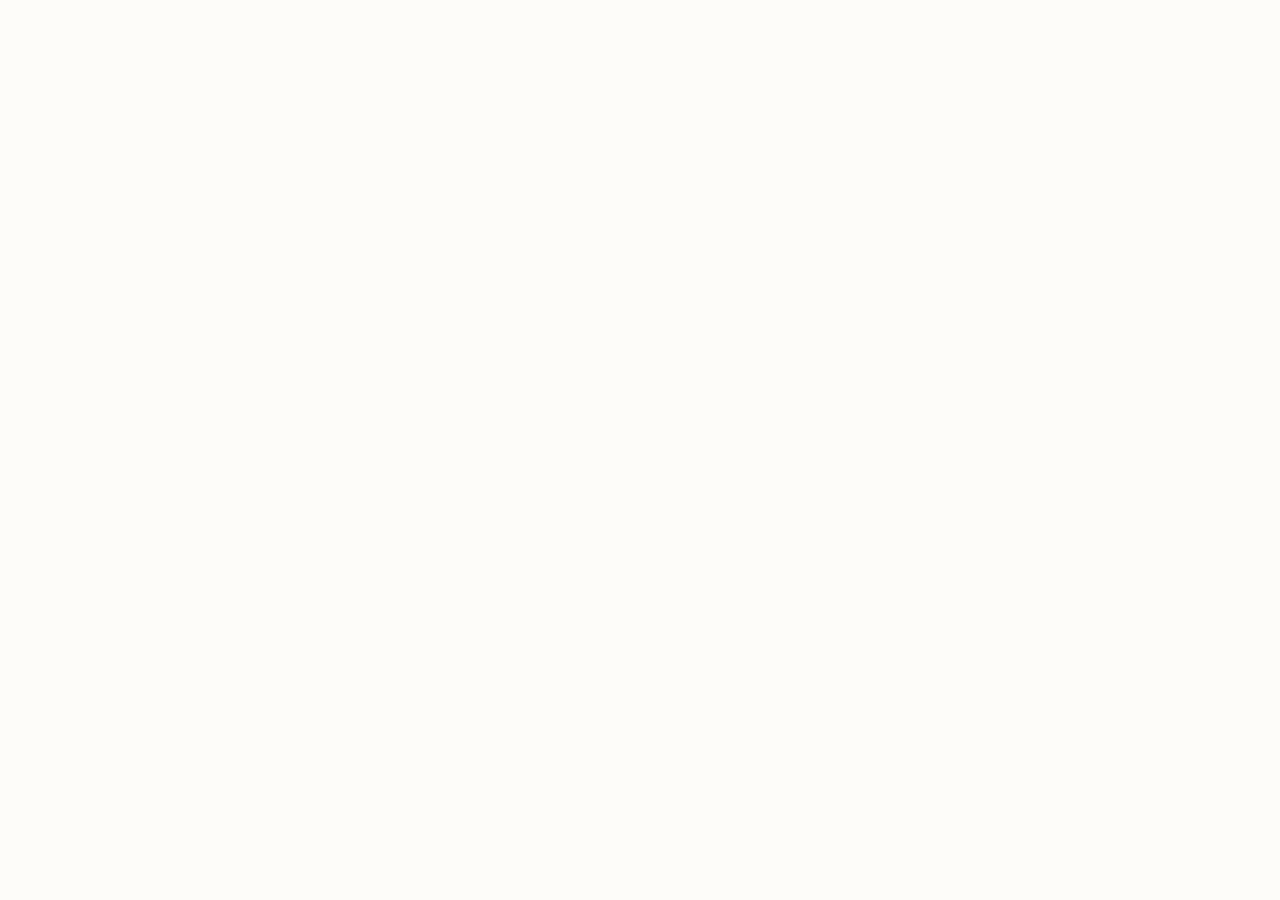
==== index.html @ 0b06efde "Create index.html" ====
<!DOCTYPE html>
<html lang="fr">
<head>
<meta charset="UTF-8">
<meta name="viewport" content="width=device-width, initial-scale=1.0">
<title>GEFFRIER — Hôtel de Collection</title>
<link rel="preconnect" href="https://fonts.googleapis.com">
<link href="https://fonts.googleapis.com/css2?family=Cormorant+Garamond:ital,wght@0,300;0,400;1,300;1,400&family=Outfit:wght@300;400;500&display=swap" rel="stylesheet">
<style>
  *, *::before, *::after { box-sizing: border-box; margin: 0; padding: 0; }

  :root {
    --ink:    #0e0e0c;
    --sand:   #f0ebe2;
    --gold:   #b89a6a;
    --mist:   #8c8880;
    --white:  #fdfcf9;
    --card-h: 520px;
  }

  html { scroll-behavior: smooth; }

  body {
    font-family: 'Outfit', sans-serif;
    background: var(--white);
    color: var(--ink);
    font-weight: 300;
    overflow-x: hidden;
  }

  /* ── NAV ───────────────────────────────────────────── */
  nav {
    position: fixed; top: 0; left: 0; right: 0; z-index: 100;
    display: flex; align-items: center; justify-content: space-between;
    padding: 28px 56px;
    mix-blend-mode: normal;
    transition: background .4s, padding .4s;
  }
  nav.scrolled {
    background: rgba(253,252,249,.92);
    backdrop-filter: blur(12px);
    padding: 18px 56px;
    box-shadow: 0 1px 0 rgba(0,0,0,.06);
  }
  .nav-logo {
    font-family: 'Cormorant Garamond', serif;
    font-size: 1.3rem;
    letter-spacing: .35em;
    text-transform: uppercase;
    color: var(--white);
    text-decoration: none;
    transition: color .3s;
  }
  nav.scrolled .nav-logo { color: var(--ink); }
  .nav-links { display: flex; gap: 40px; list-style: none; }
  .nav-links a {
    font-size: .72rem;
    letter-spacing: .18em;
    text-transform: uppercase;
    color: rgba(255,255,255,.8);
    text-decoration: none;
    transition: color .3s;
  }
  nav.scrolled .nav-links a { color: var(--mist); }
  .nav-links a:hover { color: var(--gold); }

  /* ── HERO ──────────────────────────────────────────── */
  .hero {
    height: 100vh;
    position: relative;
    display: flex; align-items: flex-end;
    padding: 0 56px 80px;
    overflow: hidden;
  }
  .hero-bg {
    position: absolute; inset: 0;
    background: linear-gradient(
      160deg,
      #1a2a1e 0%,
      #2d3b2a 25%,
      #3a4a44 55%,
      #4a5a6a 80%,
      #2e3a48 100%
    );
  }
  /* Layered landscape silhouette */
  .hero-bg::before {
    content: '';
    position: absolute; inset: 0;
    background:
      radial-gradient(ellipse 80% 50% at 60% 70%, rgba(74,90,106,.5) 0%, transparent 70%),
      radial-gradient(ellipse 40% 60% at 20% 80%, rgba(26,42,30,.8) 0%, transparent 60%);
  }
  .hero-bg::after {
    content: '';
    position: absolute; bottom: 0; left: 0; right: 0; height: 50%;
    background: linear-gradient(to top, rgba(14,14,12,.55), transparent);
  }
  .hero-eyebrow {
    font-size: .65rem;
    letter-spacing: .3em;
    text-transform: uppercase;
    color: var(--gold);
    margin-bottom: 18px;
  }
  .hero-content { position: relative; z-index: 2; max-width: 680px; }
  .hero-title {
    font-family: 'Cormorant Garamond', serif;
    font-size: clamp(3rem, 7vw, 5.5rem);
    font-weight: 300;
    line-height: 1.05;
    color: var(--white);
    margin-bottom: 28px;
  }
  .hero-title em { font-style: italic; color: rgba(255,255,255,.7); }
  .hero-sub {
    font-size: .85rem;
    letter-spacing: .08em;
    color: rgba(255,255,255,.6);
    line-height: 1.8;
    max-width: 420px;
    margin-bottom: 44px;
  }
  .btn-primary {
    display: inline-block;
    padding: 14px 40px;
    border: 1px solid var(--gold);
    color: var(--gold);
    font-size: .7rem;
    letter-spacing: .2em;
    text-transform: uppercase;
    text-decoration: none;
    transition: background .25s, color .25s;
  }
  .btn-primary:hover { background: var(--gold); color: var(--ink); }
  .scroll-hint {
    position: absolute; bottom: 40px; right: 56px; z-index: 2;
    display: flex; flex-direction: column; align-items: center; gap: 10px;
    font-size: .6rem; letter-spacing: .2em; text-transform: uppercase;
    color: rgba(255,255,255,.4);
  }
  .scroll-hint-line {
    width: 1px; height: 48px;
    background: linear-gradient(to bottom, var(--gold), transparent);
    animation: scrollLine 2s ease-in-out infinite;
  }
  @keyframes scrollLine { 0%,100%{transform:scaleY(1);opacity:1} 50%{transform:scaleY(.4);opacity:.4} }

  /* ── SECTION INTRO ──────────────────────────────────── */
  .intro {
    padding: 120px 56px;
    display: grid; grid-template-columns: 1fr 1fr; gap: 80px;
    align-items: center;
    border-bottom: 1px solid rgba(0,0,0,.07);
  }
  .intro-label {
    font-size: .62rem; letter-spacing: .3em; text-transform: uppercase;
    color: var(--gold); margin-bottom: 20px;
  }
  .intro-title {
    font-family: 'Cormorant Garamond', serif;
    font-size: clamp(2rem, 4vw, 3.2rem);
    font-weight: 300; line-height: 1.15;
    margin-bottom: 28px;
  }
  .intro-title em { font-style: italic; }
  .intro-body {
    font-size: .9rem; line-height: 1.9; color: #555; max-width: 440px;
  }
  .intro-stat {
    text-align: right;
  }
  .stat-num {
    font-family: 'Cormorant Garamond', serif;
    font-size: 7rem; font-weight: 300; line-height: 1;
    color: var(--sand);
    display: block;
  }
  .stat-label {
    font-size: .65rem; letter-spacing: .22em; text-transform: uppercase;
    color: var(--mist);
  }

  /* ── DESTINATIONS ───────────────────────────────────── */
  .destinations { padding: 100px 56px; }
  .section-header {
    display: flex; align-items: baseline; justify-content: space-between;
    margin-bottom: 60px; border-bottom: 1px solid rgba(0,0,0,.08); padding-bottom: 28px;
  }
  .section-label {
    font-size: .62rem; letter-spacing: .3em; text-transform: uppercase; color: var(--gold);
  }
  .section-title {
    font-family: 'Cormorant Garamond', serif;
    font-size: clamp(1.6rem, 3vw, 2.4rem);
    font-weight: 300;
  }
  .section-count { font-size: .7rem; color: var(--mist); letter-spacing: .1em; }

  .dest-grid {
    display: grid;
    grid-template-columns: repeat(4, 1fr);
    gap: 20px;
  }
  .dest-card {
    position: relative;
    height: var(--card-h);
    overflow: hidden;
    cursor: pointer;
  }
  .dest-card-bg {
    position: absolute; inset: 0;
    transition: transform .7s cubic-bezier(.25,.46,.45,.94);
  }
  .dest-card:hover .dest-card-bg { transform: scale(1.06); }
  /* Albania */
  .bg-albania {
    background: linear-gradient(160deg, #4a6b5a 0%, #6b8c6a 30%, #8aab7a 60%, #a0b890 80%, #c4c49a 100%);
  }
  .bg-albania::after {
    content: '';
    position: absolute; inset: 0;
    background: 
      radial-gradient(ellipse 60% 40% at 50% 30%, rgba(184,154,106,.2) 0%, transparent 70%),
      linear-gradient(to bottom, transparent 40%, rgba(0,0,0,.6) 100%);
  }
  /* Oman */
  .bg-oman {
    background: linear-gradient(160deg, #c4955a 0%, #a07040 30%, #7a5830 60%, #5a4020 80%, #3a2810 100%);
  }
  .bg-oman::after {
    content: '';
< truncated lines 233-574 >

<!-- DESTINATIONS -->
<section class="destinations" id="destinations">
  <div class="section-header">
    <div>
      <p class="section-label">Premières Ouvertures</p>
      <h2 class="section-title">Nos Destinations</h2>
    </div>
    <span class="section-count">04 adresses</span>
  </div>

  <div class="dest-grid">

    <div class="dest-card">
      <div class="dest-card-bg bg-albania"></div>
      <div class="dest-card-content">
        <span class="dest-card-tag">Geffrier</span>
        <span class="dest-card-name">Albania</span>
        <p class="dest-card-desc">Riviera ionienne, falaises dorées, mer turquoise et villages méditerranéens. L'Albanie secrète, celle que l'Europe n'a pas encore sur‑éclairée.</p>
        <a href="#reservation" class="dest-card-arrow">Séjourner →</a>
      </div>
    </div>

    <div class="dest-card">
      <div class="dest-card-bg bg-oman"></div>
      <div class="dest-card-content">
        <span class="dest-card-tag">Geffrier</span>
        <span class="dest-card-name">Oman</span>
        <p class="dest-card-desc">Montagnes minérales, wadis secrets, hospitalité arabe et silence absolu. Le désert comme philosophie de vie.</p>
        <a href="#reservation" class="dest-card-arrow">Séjourner →</a>
      </div>
    </div>

    <div class="dest-card">
      <div class="dest-card-bg bg-azores"></div>
      <div class="dest-card-content">
        <span class="dest-card-tag">Geffrier</span>
        <span class="dest-card-name">Açores</span>
        <p class="dest-card-desc">Volcans, sources naturelles, océan Atlantique et luxe organique. Un archipel suspendu entre deux mondes.</p>
        <a href="#reservation" class="dest-card-arrow">Séjourner →</a>
      </div>
    </div>

    <div class="dest-card">
      <div class="dest-card-bg bg-georgia"></div>
      <div class="dest-card-content">
        <span class="dest-card-tag">Geffrier</span>
        <span class="dest-card-name">Georgia</span>
        <p class="dest-card-desc">Vignobles de Kakheti, montagnes du Caucase et artisanat ancestral. La Géorgie, berceau du vin et de l'âme slave.</p>
        <a href="#reservation" class="dest-card-arrow">Séjourner →</a>
      </div>
    </div>

  </div>
</section>

<!-- ROOMS -->
<section class="rooms" id="chambres">
  <div class="section-header">
    <div>
      <p class="section-label">Hébergements</p>
      <h2 class="section-title">Chambres & Suites</h2>
    </div>
    <span class="section-count">05 typologies</span>
  </div>

  <div class="rooms-grid">

    <div class="room-card">
      <div class="room-bg rm-albania-suite"></div>
      <div class="room-content">
        <span class="room-tag">Geffrier Albania · Grande Suite</span>
        <span class="room-name">Grande Suite Ionienne</span>
        <p class="room-detail">180 m² face à la mer d'Ionie. Piscine à débordement privée, butler personnel, linge Frette, dîner sur terrasse aux chandelles à la demande.</p>
        <div class="room-price">
          <span class="price-from">À partir de</span>
          <span class="price-num">1 800 €</span>
          <span class="price-night">/ nuit</span>
        </div>
      </div>
    </div>

    <div class="room-card">
      <div class="room-bg rm-oman-pavilion"></div>
      <div class="room-content">
        <span class="room-tag">Geffrier Oman · Pavillon Signature</span>
        <span class="room-name">Pavillon Royal des Wadis</span>
        <p class="room-detail">Villa de pierre au cœur du désert, bassin privé chauffé, hammam privatif, ciel étoilé sans horizon. Service 24h/24.</p>
        <div class="room-price">
          <span class="price-from">À partir de</span>
          <span class="price-num">2 400 €</span>
          <span class="price-night">/ nuit</span>
        </div>
      </div>
    </div>

    <div class="room-card">
      <div class="room-bg rm-albania-village"></div>
      <div class="room-content">
        <span class="room-tag">Geffrier Albania · Suite Prestige</span>
        <span class="room-name">Suite des Falaises</span>
        <p class="room-detail">Demeure historique restaurée par un architecte florentin. Terrasse panoramique, cave à vins privée, accès yacht à disposition.</p>
        <div class="room-price">
          <span class="price-from">À partir de</span>
          <span class="price-num">1 200 €</span>
          <span class="price-night">/ nuit</span>
        </div>
      </div>
    </div>

    <div class="room-card">
      <div class="room-bg rm-azores-ocean"></div>
      <div class="room-content">
        <span class="room-tag">Geffrier Açores · Suite Volcanique</span>
        <span class="room-name">Suite Atlantique Haute</span>
        <p class="room-detail">Perchée sur la caldeira, bain en plein air alimenté à l'eau thermale volcanique, vue 270° sur l'océan, chef privé sur réservation.</p>
        <div class="room-price">
          <span class="price-from">À partir de</span>
          <span class="price-num">1 500 €</span>
          <span class="price-night">/ nuit</span>
        </div>
      </div>
    </div>

    <div class="room-card">
      <div class="room-bg rm-georgia-vineyard"></div>
      <div class="room-content">
        <span class="room-tag">Geffrier Georgia · Domaine Privé</span>
        <span class="room-name">Domaine de Kakheti</span>
        <p class="room-detail">Manoir du XVIIIe siècle au cœur du vignoble géorgien. Cave grand cru privée, sommelier attitré, vue sur le Caucase au lever du soleil.</p>
        <div class="room-price">
          <span class="price-from">À partir de</span>
          <span class="price-num">1 350 €</span>
          <span class="price-night">/ nuit</span>
        </div>
      </div>
    </div>

  </div>
</section>

<!-- PHILOSOPHY -->
<section class="philosophy" id="philosophie">
  <div class="phil-visual">
    <div class="phil-block-1"></div>
    <div class="phil-block-2"></div>
    <div class="phil-block-3">
      <p class="phil-quote">"Voyager avant que la foule arrive, c'est voyager vrai."</p>
      <p class="phil-attr">— Manifeste Geffrier</p>
    </div>
  </div>
  <div class="phil-text">
    <p class="intro-label">Notre Philosophie</p>
    <h2 class="intro-title">Hôtel de <em>collection,</em><br>non de chaîne</h2>
    <p class="phil-body">Chaque maison Geffrier est une adresse unique, choisie pour ce qu'elle révèle d'un territoire avant qu'il ne devienne une destination. Nous n'ouvrons pas dans des lieux déjà connus — nous ouvrons là où quelque chose est encore sur le point d'advenir.</p>
    <ul class="phil-list">
      <li>Moins de 20 chambres par adresse</li>
      <li>Équipes 100 % locales, recrutées sur place</li>
      <li>Aucun plastique à usage unique</li>
      <li>Partenariats directs avec les producteurs</li>
      <li>Architecture intégrant le paysage existant</li>
    </ul>
  </div>
</section>

<!-- BOOKING -->
<section class="booking" id="reservation">
  <p class="booking-label">Réservation Directe</p>
  <h2 class="booking-title">Commencer votre<br><em>séjour Geffrier</em></h2>
  <p class="booking-sub">Meilleur tarif garanti en réservation directe</p>
  <div class="booking-form">
    <select>
      <option value="" disabled selected>Destination</option>
      <option>Geffrier Albania</option>
      <option>Geffrier Oman</option>
      <option>Geffrier Açores</option>
      <option>Geffrier Georgia</option>
    </select>
    <input type="date" placeholder="Arrivée">
    <input type="date" placeholder="Départ">
    <input type="number" placeholder="Voyageurs" min="1" max="6">
    <button type="button">Vérifier</button>
  </div>
</section>

<!-- FOOTER -->
<footer>
  <div>
    <div class="footer-brand">Geffrier</div>
    <p class="footer-tagline">Hôtel de collection pour voyageurs en quête de territoires encore intacts.</p>
  </div>
  <div class="footer-col">
    <p class="footer-col-title">Destinations</p>
    <ul>
      <li><a href="#">Albania</a></li>
      <li><a href="#">Oman</a></li>
      <li><a href="#">Açores</a></li>
      <li><a href="#">Georgia</a></li>
    </ul>
  </div>
  <div class="footer-col">
    <p class="footer-col-title">L'Hôtel</p>
    <ul>
      <li><a href="#">Notre histoire</a></li>
      <li><a href="#">Philosophie</a></li>
      <li><a href="#">Presse</a></li>
      <li><a href="#">Carrières</a></li>
    </ul>
  </div>
  <div class="footer-col">
    <p class="footer-col-title">Contact</p>
    <ul>
      <li><a href="#">contact@geffrier.com</a></li>
      <li><a href="#">+33 1 XX XX XX XX</a></li>
      <li><a href="#">Instagram</a></li>
      <li><a href="#">Newsletter</a></li>
    </ul>
  </div>
</footer>
<div class="footer-bottom">
  <span class="footer-copy">© 2026 Geffrier — Hôtel de Collection. Tous droits réservés.</span>
  <span class="footer-copy">Mentions légales · Politique de confidentialité</span>
</div>

<script>
  const nav = document.getElementById('nav');
  window.addEventListener('scroll', () => {
    nav.classList.toggle('scrolled', window.scrollY > 60);
  });
</script>
</body>
</html>
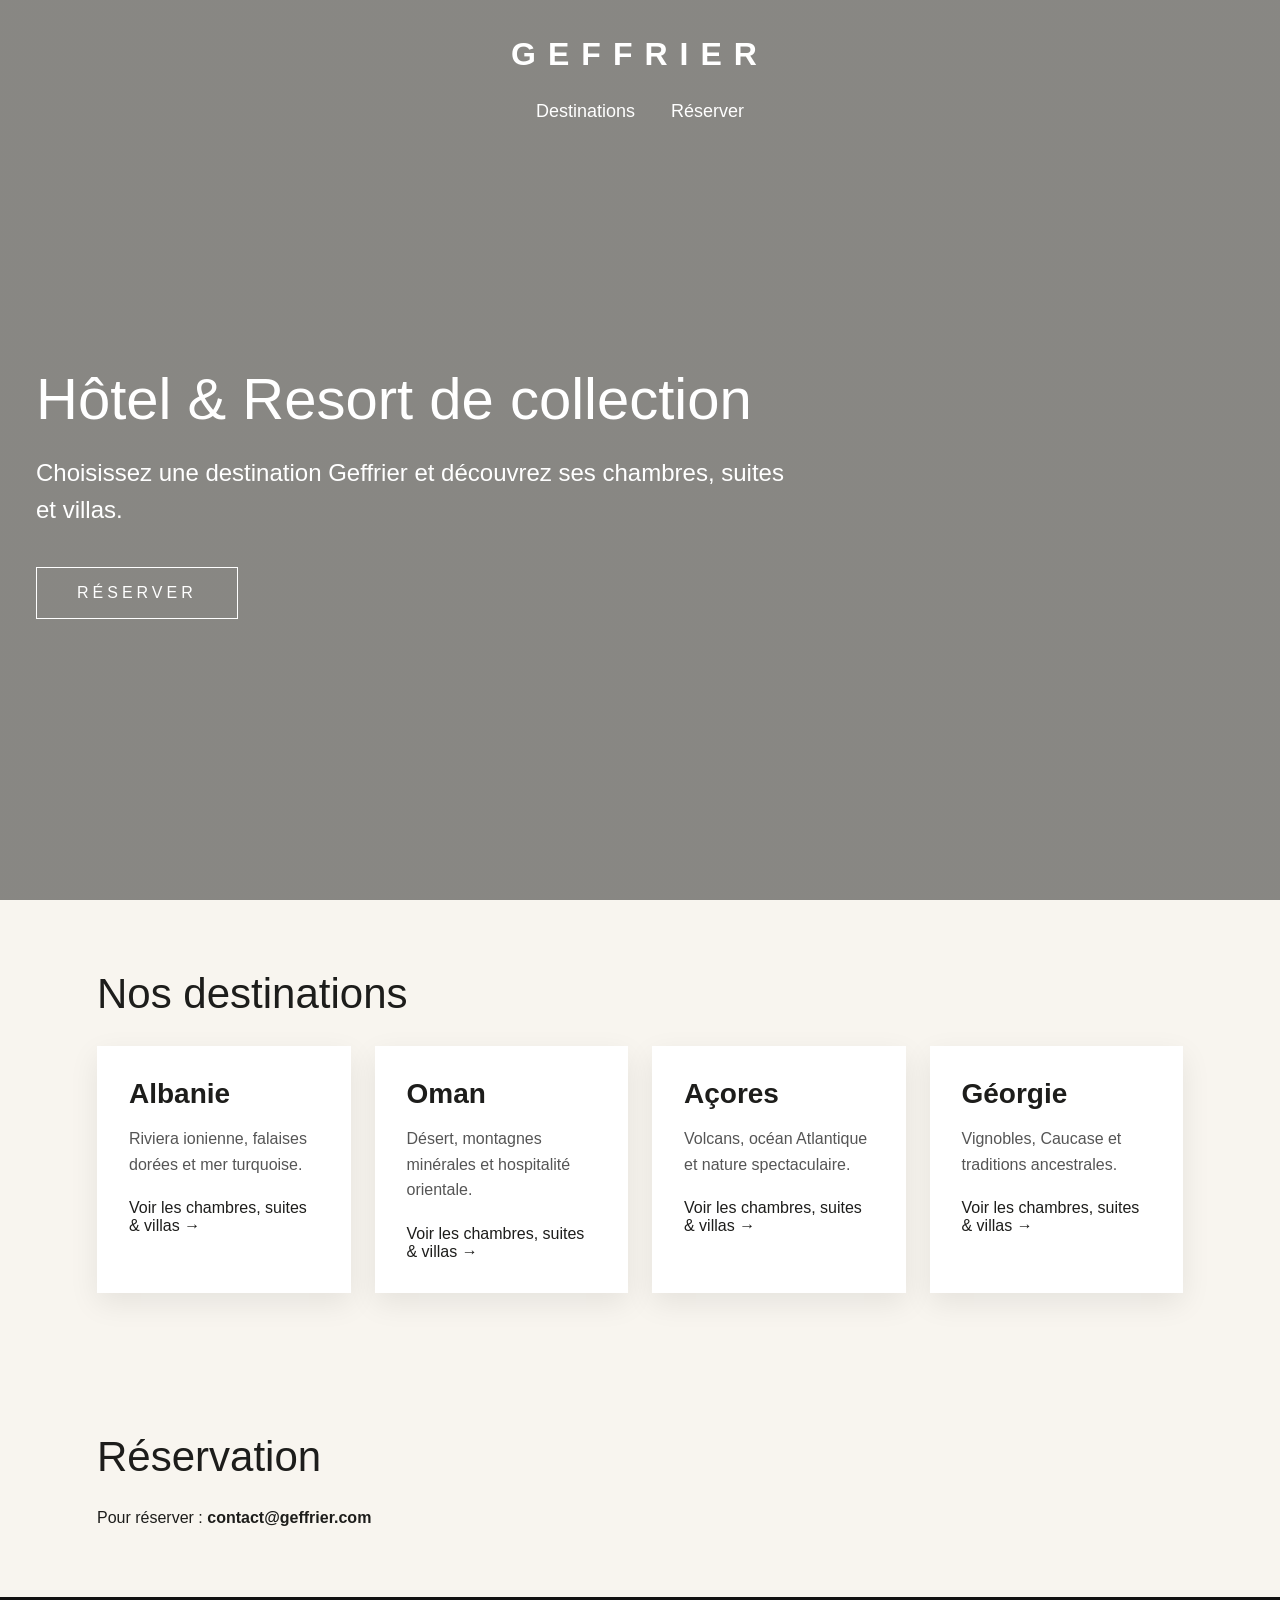
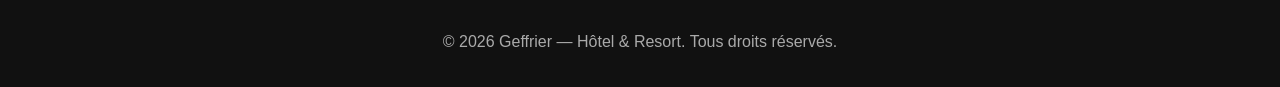
==== commit 84078541: "Add files via upload" ====
--- a/index.html
+++ b/index.html
@@ -3,463 +3,22 @@
 <head>
 <meta charset="UTF-8">
 <meta name="viewport" content="width=device-width, initial-scale=1.0">
-<title>GEFFRIER — Hôtel de Collection</title>
-<link rel="preconnect" href="https://fonts.googleapis.com">
-<link href="https://fonts.googleapis.com/css2?family=Cormorant+Garamond:ital,wght@0,300;0,400;1,300;1,400&family=Outfit:wght@300;400;500&display=swap" rel="stylesheet">
-<style>
-  *, *::before, *::after { box-sizing: border-box; margin: 0; padding: 0; }
-
-  :root {
-    --ink:    #0e0e0c;
-    --sand:   #f0ebe2;
-    --gold:   #b89a6a;
-    --mist:   #8c8880;
-    --white:  #fdfcf9;
-    --card-h: 520px;
-  }
-
-  html { scroll-behavior: smooth; }
-
-  body {
-    font-family: 'Outfit', sans-serif;
-    background: var(--white);
-    color: var(--ink);
-    font-weight: 300;
-    overflow-x: hidden;
-  }
-
-  /* ── NAV ───────────────────────────────────────────── */
-  nav {
-    position: fixed; top: 0; left: 0; right: 0; z-index: 100;
-    display: flex; align-items: center; justify-content: space-between;
-    padding: 28px 56px;
-    mix-blend-mode: normal;
-    transition: background .4s, padding .4s;
-  }
-  nav.scrolled {
-    background: rgba(253,252,249,.92);
-    backdrop-filter: blur(12px);
-    padding: 18px 56px;
-    box-shadow: 0 1px 0 rgba(0,0,0,.06);
-  }
-  .nav-logo {
-    font-family: 'Cormorant Garamond', serif;
-    font-size: 1.3rem;
-    letter-spacing: .35em;
-    text-transform: uppercase;
-    color: var(--white);
-    text-decoration: none;
-    transition: color .3s;
-  }
-  nav.scrolled .nav-logo { color: var(--ink); }
-  .nav-links { display: flex; gap: 40px; list-style: none; }
-  .nav-links a {
-    font-size: .72rem;
-    letter-spacing: .18em;
-    text-transform: uppercase;
-    color: rgba(255,255,255,.8);
-    text-decoration: none;
-    transition: color .3s;
-  }
-  nav.scrolled .nav-links a { color: var(--mist); }
-  .nav-links a:hover { color: var(--gold); }
-
-  /* ── HERO ──────────────────────────────────────────── */
-  .hero {
-    height: 100vh;
-    position: relative;
-    display: flex; align-items: flex-end;
-    padding: 0 56px 80px;
-    overflow: hidden;
-  }
-  .hero-bg {
-    position: absolute; inset: 0;
-    background: linear-gradient(
-      160deg,
-      #1a2a1e 0%,
-      #2d3b2a 25%,
-      #3a4a44 55%,
-      #4a5a6a 80%,
-      #2e3a48 100%
-    );
-  }
-  /* Layered landscape silhouette */
-  .hero-bg::before {
-    content: '';
-    position: absolute; inset: 0;
-    background:
-      radial-gradient(ellipse 80% 50% at 60% 70%, rgba(74,90,106,.5) 0%, transparent 70%),
-      radial-gradient(ellipse 40% 60% at 20% 80%, rgba(26,42,30,.8) 0%, transparent 60%);
-  }
-  .hero-bg::after {
-    content: '';
-    position: absolute; bottom: 0; left: 0; right: 0; height: 50%;
-    background: linear-gradient(to top, rgba(14,14,12,.55), transparent);
-  }
-  .hero-eyebrow {
-    font-size: .65rem;
-    letter-spacing: .3em;
-    text-transform: uppercase;
-    color: var(--gold);
-    margin-bottom: 18px;
-  }
-  .hero-content { position: relative; z-index: 2; max-width: 680px; }
-  .hero-title {
-    font-family: 'Cormorant Garamond', serif;
-    font-size: clamp(3rem, 7vw, 5.5rem);
-    font-weight: 300;
-    line-height: 1.05;
-    color: var(--white);
-    margin-bottom: 28px;
-  }
-  .hero-title em { font-style: italic; color: rgba(255,255,255,.7); }
-  .hero-sub {
-    font-size: .85rem;
-    letter-spacing: .08em;
-    color: rgba(255,255,255,.6);
-    line-height: 1.8;
-    max-width: 420px;
-    margin-bottom: 44px;
-  }
-  .btn-primary {
-    display: inline-block;
-    padding: 14px 40px;
-    border: 1px solid var(--gold);
-    color: var(--gold);
-    font-size: .7rem;
-    letter-spacing: .2em;
-    text-transform: uppercase;
-    text-decoration: none;
-    transition: background .25s, color .25s;
-  }
-  .btn-primary:hover { background: var(--gold); color: var(--ink); }
-  .scroll-hint {
-    position: absolute; bottom: 40px; right: 56px; z-index: 2;
-    display: flex; flex-direction: column; align-items: center; gap: 10px;
-    font-size: .6rem; letter-spacing: .2em; text-transform: uppercase;
-    color: rgba(255,255,255,.4);
-  }
-  .scroll-hint-line {
-    width: 1px; height: 48px;
-    background: linear-gradient(to bottom, var(--gold), transparent);
-    animation: scrollLine 2s ease-in-out infinite;
-  }
-  @keyframes scrollLine { 0%,100%{transform:scaleY(1);opacity:1} 50%{transform:scaleY(.4);opacity:.4} }
-
-  /* ── SECTION INTRO ──────────────────────────────────── */
-  .intro {
-    padding: 120px 56px;
-    display: grid; grid-template-columns: 1fr 1fr; gap: 80px;
-    align-items: center;
-    border-bottom: 1px solid rgba(0,0,0,.07);
-  }
-  .intro-label {
-    font-size: .62rem; letter-spacing: .3em; text-transform: uppercase;
-    color: var(--gold); margin-bottom: 20px;
-  }
-  .intro-title {
-    font-family: 'Cormorant Garamond', serif;
-    font-size: clamp(2rem, 4vw, 3.2rem);
-    font-weight: 300; line-height: 1.15;
-    margin-bottom: 28px;
-  }
-  .intro-title em { font-style: italic; }
-  .intro-body {
-    font-size: .9rem; line-height: 1.9; color: #555; max-width: 440px;
-  }
-  .intro-stat {
-    text-align: right;
-  }
-  .stat-num {
-    font-family: 'Cormorant Garamond', serif;
-    font-size: 7rem; font-weight: 300; line-height: 1;
-    color: var(--sand);
-    display: block;
-  }
-  .stat-label {
-    font-size: .65rem; letter-spacing: .22em; text-transform: uppercase;
-    color: var(--mist);
-  }
-
-  /* ── DESTINATIONS ───────────────────────────────────── */
-  .destinations { padding: 100px 56px; }
-  .section-header {
-    display: flex; align-items: baseline; justify-content: space-between;
-    margin-bottom: 60px; border-bottom: 1px solid rgba(0,0,0,.08); padding-bottom: 28px;
-  }
-  .section-label {
-    font-size: .62rem; letter-spacing: .3em; text-transform: uppercase; color: var(--gold);
-  }
-  .section-title {
-    font-family: 'Cormorant Garamond', serif;
-    font-size: clamp(1.6rem, 3vw, 2.4rem);
-    font-weight: 300;
-  }
-  .section-count { font-size: .7rem; color: var(--mist); letter-spacing: .1em; }
-
-  .dest-grid {
-    display: grid;
-    grid-template-columns: repeat(4, 1fr);
-    gap: 20px;
-  }
-  .dest-card {
-    position: relative;
-    height: var(--card-h);
-    overflow: hidden;
-    cursor: pointer;
-  }
-  .dest-card-bg {
-    position: absolute; inset: 0;
-    transition: transform .7s cubic-bezier(.25,.46,.45,.94);
-  }
-  .dest-card:hover .dest-card-bg { transform: scale(1.06); }
-  /* Albania */
-  .bg-albania {
-    background: linear-gradient(160deg, #4a6b5a 0%, #6b8c6a 30%, #8aab7a 60%, #a0b890 80%, #c4c49a 100%);
-  }
-  .bg-albania::after {
-    content: '';
-    position: absolute; inset: 0;
-    background: 
-      radial-gradient(ellipse 60% 40% at 50% 30%, rgba(184,154,106,.2) 0%, transparent 70%),
-      linear-gradient(to bottom, transparent 40%, rgba(0,0,0,.6) 100%);
-  }
-  /* Oman */
-  .bg-oman {
-    background: linear-gradient(160deg, #c4955a 0%, #a07040 30%, #7a5830 60%, #5a4020 80%, #3a2810 100%);
-  }
-  .bg-oman::after {
-    content: '';
-< truncated lines 233-574 >
-
-<!-- DESTINATIONS -->
-<section class="destinations" id="destinations">
-  <div class="section-header">
-    <div>
-      <p class="section-label">Premières Ouvertures</p>
-      <h2 class="section-title">Nos Destinations</h2>
-    </div>
-    <span class="section-count">04 adresses</span>
-  </div>
-
-  <div class="dest-grid">
-
-    <div class="dest-card">
-      <div class="dest-card-bg bg-albania"></div>
-      <div class="dest-card-content">
-        <span class="dest-card-tag">Geffrier</span>
-        <span class="dest-card-name">Albania</span>
-        <p class="dest-card-desc">Riviera ionienne, falaises dorées, mer turquoise et villages méditerranéens. L'Albanie secrète, celle que l'Europe n'a pas encore sur‑éclairée.</p>
-        <a href="#reservation" class="dest-card-arrow">Séjourner →</a>
-      </div>
-    </div>
-
-    <div class="dest-card">
-      <div class="dest-card-bg bg-oman"></div>
-      <div class="dest-card-content">
-        <span class="dest-card-tag">Geffrier</span>
-        <span class="dest-card-name">Oman</span>
-        <p class="dest-card-desc">Montagnes minérales, wadis secrets, hospitalité arabe et silence absolu. Le désert comme philosophie de vie.</p>
-        <a href="#reservation" class="dest-card-arrow">Séjourner →</a>
-      </div>
-    </div>
-
-    <div class="dest-card">
-      <div class="dest-card-bg bg-azores"></div>
-      <div class="dest-card-content">
-        <span class="dest-card-tag">Geffrier</span>
-        <span class="dest-card-name">Açores</span>
-        <p class="dest-card-desc">Volcans, sources naturelles, océan Atlantique et luxe organique. Un archipel suspendu entre deux mondes.</p>
-        <a href="#reservation" class="dest-card-arrow">Séjourner →</a>
-      </div>
-    </div>
-
-    <div class="dest-card">
-      <div class="dest-card-bg bg-georgia"></div>
-      <div class="dest-card-content">
-        <span class="dest-card-tag">Geffrier</span>
-        <span class="dest-card-name">Georgia</span>
-        <p class="dest-card-desc">Vignobles de Kakheti, montagnes du Caucase et artisanat ancestral. La Géorgie, berceau du vin et de l'âme slave.</p>
-        <a href="#reservation" class="dest-card-arrow">Séjourner →</a>
-      </div>
-    </div>
-
-  </div>
-</section>
-
-<!-- ROOMS -->
-<section class="rooms" id="chambres">
-  <div class="section-header">
-    <div>
-      <p class="section-label">Hébergements</p>
-      <h2 class="section-title">Chambres & Suites</h2>
-    </div>
-    <span class="section-count">05 typologies</span>
-  </div>
-
-  <div class="rooms-grid">
-
-    <div class="room-card">
-      <div class="room-bg rm-albania-suite"></div>
-      <div class="room-content">
-        <span class="room-tag">Geffrier Albania · Grande Suite</span>
-        <span class="room-name">Grande Suite Ionienne</span>
-        <p class="room-detail">180 m² face à la mer d'Ionie. Piscine à débordement privée, butler personnel, linge Frette, dîner sur terrasse aux chandelles à la demande.</p>
-        <div class="room-price">
-          <span class="price-from">À partir de</span>
-          <span class="price-num">1 800 €</span>
-          <span class="price-night">/ nuit</span>
-        </div>
-      </div>
-    </div>
-
-    <div class="room-card">
-      <div class="room-bg rm-oman-pavilion"></div>
-      <div class="room-content">
-        <span class="room-tag">Geffrier Oman · Pavillon Signature</span>
-        <span class="room-name">Pavillon Royal des Wadis</span>
-        <p class="room-detail">Villa de pierre au cœur du désert, bassin privé chauffé, hammam privatif, ciel étoilé sans horizon. Service 24h/24.</p>
-        <div class="room-price">
-          <span class="price-from">À partir de</span>
-          <span class="price-num">2 400 €</span>
-          <span class="price-night">/ nuit</span>
-        </div>
-      </div>
-    </div>
-
-    <div class="room-card">
-      <div class="room-bg rm-albania-village"></div>
-      <div class="room-content">
-        <span class="room-tag">Geffrier Albania · Suite Prestige</span>
-        <span class="room-name">Suite des Falaises</span>
-        <p class="room-detail">Demeure historique restaurée par un architecte florentin. Terrasse panoramique, cave à vins privée, accès yacht à disposition.</p>
-        <div class="room-price">
-          <span class="price-from">À partir de</span>
-          <span class="price-num">1 200 €</span>
-          <span class="price-night">/ nuit</span>
-        </div>
-      </div>
-    </div>
-
-    <div class="room-card">
-      <div class="room-bg rm-azores-ocean"></div>
-      <div class="room-content">
-        <span class="room-tag">Geffrier Açores · Suite Volcanique</span>
-        <span class="room-name">Suite Atlantique Haute</span>
-        <p class="room-detail">Perchée sur la caldeira, bain en plein air alimenté à l'eau thermale volcanique, vue 270° sur l'océan, chef privé sur réservation.</p>
-        <div class="room-price">
-          <span class="price-from">À partir de</span>
-          <span class="price-num">1 500 €</span>
-          <span class="price-night">/ nuit</span>
-        </div>
-      </div>
-    </div>
-
-    <div class="room-card">
-      <div class="room-bg rm-georgia-vineyard"></div>
-      <div class="room-content">
-        <span class="room-tag">Geffrier Georgia · Domaine Privé</span>
-        <span class="room-name">Domaine de Kakheti</span>
-        <p class="room-detail">Manoir du XVIIIe siècle au cœur du vignoble géorgien. Cave grand cru privée, sommelier attitré, vue sur le Caucase au lever du soleil.</p>
-        <div class="room-price">
-          <span class="price-from">À partir de</span>
-          <span class="price-num">1 350 €</span>
-          <span class="price-night">/ nuit</span>
-        </div>
-      </div>
-    </div>
-
-  </div>
-</section>
-
-<!-- PHILOSOPHY -->
-<section class="philosophy" id="philosophie">
-  <div class="phil-visual">
-    <div class="phil-block-1"></div>
-    <div class="phil-block-2"></div>
-    <div class="phil-block-3">
-      <p class="phil-quote">"Voyager avant que la foule arrive, c'est voyager vrai."</p>
-      <p class="phil-attr">— Manifeste Geffrier</p>
-    </div>
-  </div>
-  <div class="phil-text">
-    <p class="intro-label">Notre Philosophie</p>
-    <h2 class="intro-title">Hôtel de <em>collection,</em><br>non de chaîne</h2>
-    <p class="phil-body">Chaque maison Geffrier est une adresse unique, choisie pour ce qu'elle révèle d'un territoire avant qu'il ne devienne une destination. Nous n'ouvrons pas dans des lieux déjà connus — nous ouvrons là où quelque chose est encore sur le point d'advenir.</p>
-    <ul class="phil-list">
-      <li>Moins de 20 chambres par adresse</li>
-      <li>Équipes 100 % locales, recrutées sur place</li>
-      <li>Aucun plastique à usage unique</li>
-      <li>Partenariats directs avec les producteurs</li>
-      <li>Architecture intégrant le paysage existant</li>
-    </ul>
-  </div>
-</section>
-
-<!-- BOOKING -->
-<section class="booking" id="reservation">
-  <p class="booking-label">Réservation Directe</p>
-  <h2 class="booking-title">Commencer votre<br><em>séjour Geffrier</em></h2>
-  <p class="booking-sub">Meilleur tarif garanti en réservation directe</p>
-  <div class="booking-form">
-    <select>
-      <option value="" disabled selected>Destination</option>
-      <option>Geffrier Albania</option>
-      <option>Geffrier Oman</option>
-      <option>Geffrier Açores</option>
-      <option>Geffrier Georgia</option>
-    </select>
-    <input type="date" placeholder="Arrivée">
-    <input type="date" placeholder="Départ">
-    <input type="number" placeholder="Voyageurs" min="1" max="6">
-    <button type="button">Vérifier</button>
-  </div>
-</section>
-
-<!-- FOOTER -->
-<footer>
-  <div>
-    <div class="footer-brand">Geffrier</div>
-    <p class="footer-tagline">Hôtel de collection pour voyageurs en quête de territoires encore intacts.</p>
-  </div>
-  <div class="footer-col">
-    <p class="footer-col-title">Destinations</p>
-    <ul>
-      <li><a href="#">Albania</a></li>
-      <li><a href="#">Oman</a></li>
-      <li><a href="#">Açores</a></li>
-      <li><a href="#">Georgia</a></li>
-    </ul>
-  </div>
-  <div class="footer-col">
-    <p class="footer-col-title">L'Hôtel</p>
-    <ul>
-      <li><a href="#">Notre histoire</a></li>
-      <li><a href="#">Philosophie</a></li>
-      <li><a href="#">Presse</a></li>
-      <li><a href="#">Carrières</a></li>
-    </ul>
-  </div>
-  <div class="footer-col">
-    <p class="footer-col-title">Contact</p>
-    <ul>
-      <li><a href="#">contact@geffrier.com</a></li>
-      <li><a href="#">+33 1 XX XX XX XX</a></li>
-      <li><a href="#">Instagram</a></li>
-      <li><a href="#">Newsletter</a></li>
-    </ul>
-  </div>
-</footer>
-<div class="footer-bottom">
-  <span class="footer-copy">© 2026 Geffrier — Hôtel de Collection. Tous droits réservés.</span>
-  <span class="footer-copy">Mentions légales · Politique de confidentialité</span>
+<title>Hôtel & Resort de collection</title>
+<link rel="stylesheet" href="style.css">
+</head>
+<body>
+<header>
+<nav><a href="index.html"><div class="logo">GEFFRIER</div></a><div class="menu"><a href="index.html#destinations">Destinations</a><a href="index.html#reservation">Réserver</a></div></nav>
+<div class="hero">
+<h1>Hôtel & Resort de collection</h1>
+<p>Choisissez une destination Geffrier et découvrez ses chambres, suites et villas.</p>
+<a class="btn" href="#reservation">Réserver</a>
 </div>
-
-<script>
-  const nav = document.getElementById('nav');
-  window.addEventListener('scroll', () => {
-    nav.classList.toggle('scrolled', window.scrollY > 60);
-  });
-</script>
+</header>
+<section id="destinations"><h2>Nos destinations</h2><div class="grid"><a class="card" href="albanie.html"><h3>Albanie</h3><p>Riviera ionienne, falaises dorées et mer turquoise.</p><span>Voir les chambres, suites & villas →</span></a>
+<a class="card" href="oman.html"><h3>Oman</h3><p>Désert, montagnes minérales et hospitalité orientale.</p><span>Voir les chambres, suites & villas →</span></a>
+<a class="card" href="acores.html"><h3>Açores</h3><p>Volcans, océan Atlantique et nature spectaculaire.</p><span>Voir les chambres, suites & villas →</span></a>
+<a class="card" href="georgie.html"><h3>Géorgie</h3><p>Vignobles, Caucase et traditions ancestrales.</p><span>Voir les chambres, suites & villas →</span></a></div></section><section id="reservation"><h2>Réservation</h2><p>Pour réserver : <strong>contact@geffrier.com</strong></p></section>
+<footer>© 2026 Geffrier — Hôtel & Resort. Tous droits réservés.</footer>
 </body>
-</html>
+</html>
--- a/style.css
+++ b/style.css
@@ -0,0 +1,22 @@
+*{box-sizing:border-box;margin:0;padding:0}
+body{font-family:Arial,sans-serif;background:#f8f5ef;color:#1d1d1b}
+a{text-decoration:none;color:inherit}
+header{min-height:100vh;background:linear-gradient(rgba(0,0,0,.45),rgba(0,0,0,.45)),url("https://images.unsplash.com/photo-1500530855697-b586d89ba3ee?auto=format&fit=crop&w=1600&q=80");background-size:cover;background-position:center;color:white;padding:36px;display:flex;flex-direction:column}
+nav{text-align:center}
+.logo{font-size:32px;letter-spacing:12px;font-weight:bold;margin-bottom:28px}
+.menu{display:flex;justify-content:center;gap:36px;font-size:18px}
+.hero{margin:auto 0;max-width:760px}
+.hero h1{font-size:58px;line-height:1.08;margin-bottom:24px;font-weight:400}
+.hero p{font-size:24px;line-height:1.55;margin-bottom:38px}
+.btn{display:inline-block;border:1px solid currentColor;padding:16px 40px;letter-spacing:4px;text-transform:uppercase}
+section{padding:70px 32px;max-width:1150px;margin:auto}
+h2{font-size:42px;font-weight:400;margin-bottom:28px}
+.grid{display:grid;grid-template-columns:repeat(auto-fit,minmax(240px,1fr));gap:24px}
+.card{background:white;padding:32px;min-height:220px;box-shadow:0 10px 28px rgba(0,0,0,.08)}
+.card h3{font-size:28px;margin-bottom:16px}
+.card p{line-height:1.6;color:#555;margin-bottom:22px}
+.room{background:#fff;padding:30px;border-left:4px solid #b89a6a}
+.room h3{font-size:26px;margin-bottom:10px}
+.price{margin-top:16px;color:#8a6a3d;font-weight:bold}
+footer{background:#111;color:#aaa;text-align:center;padding:36px}
+@media(max-width:700px){.logo{font-size:26px;letter-spacing:8px}.menu{gap:20px;font-size:16px}.hero h1{font-size:44px}.hero p{font-size:20px}}
